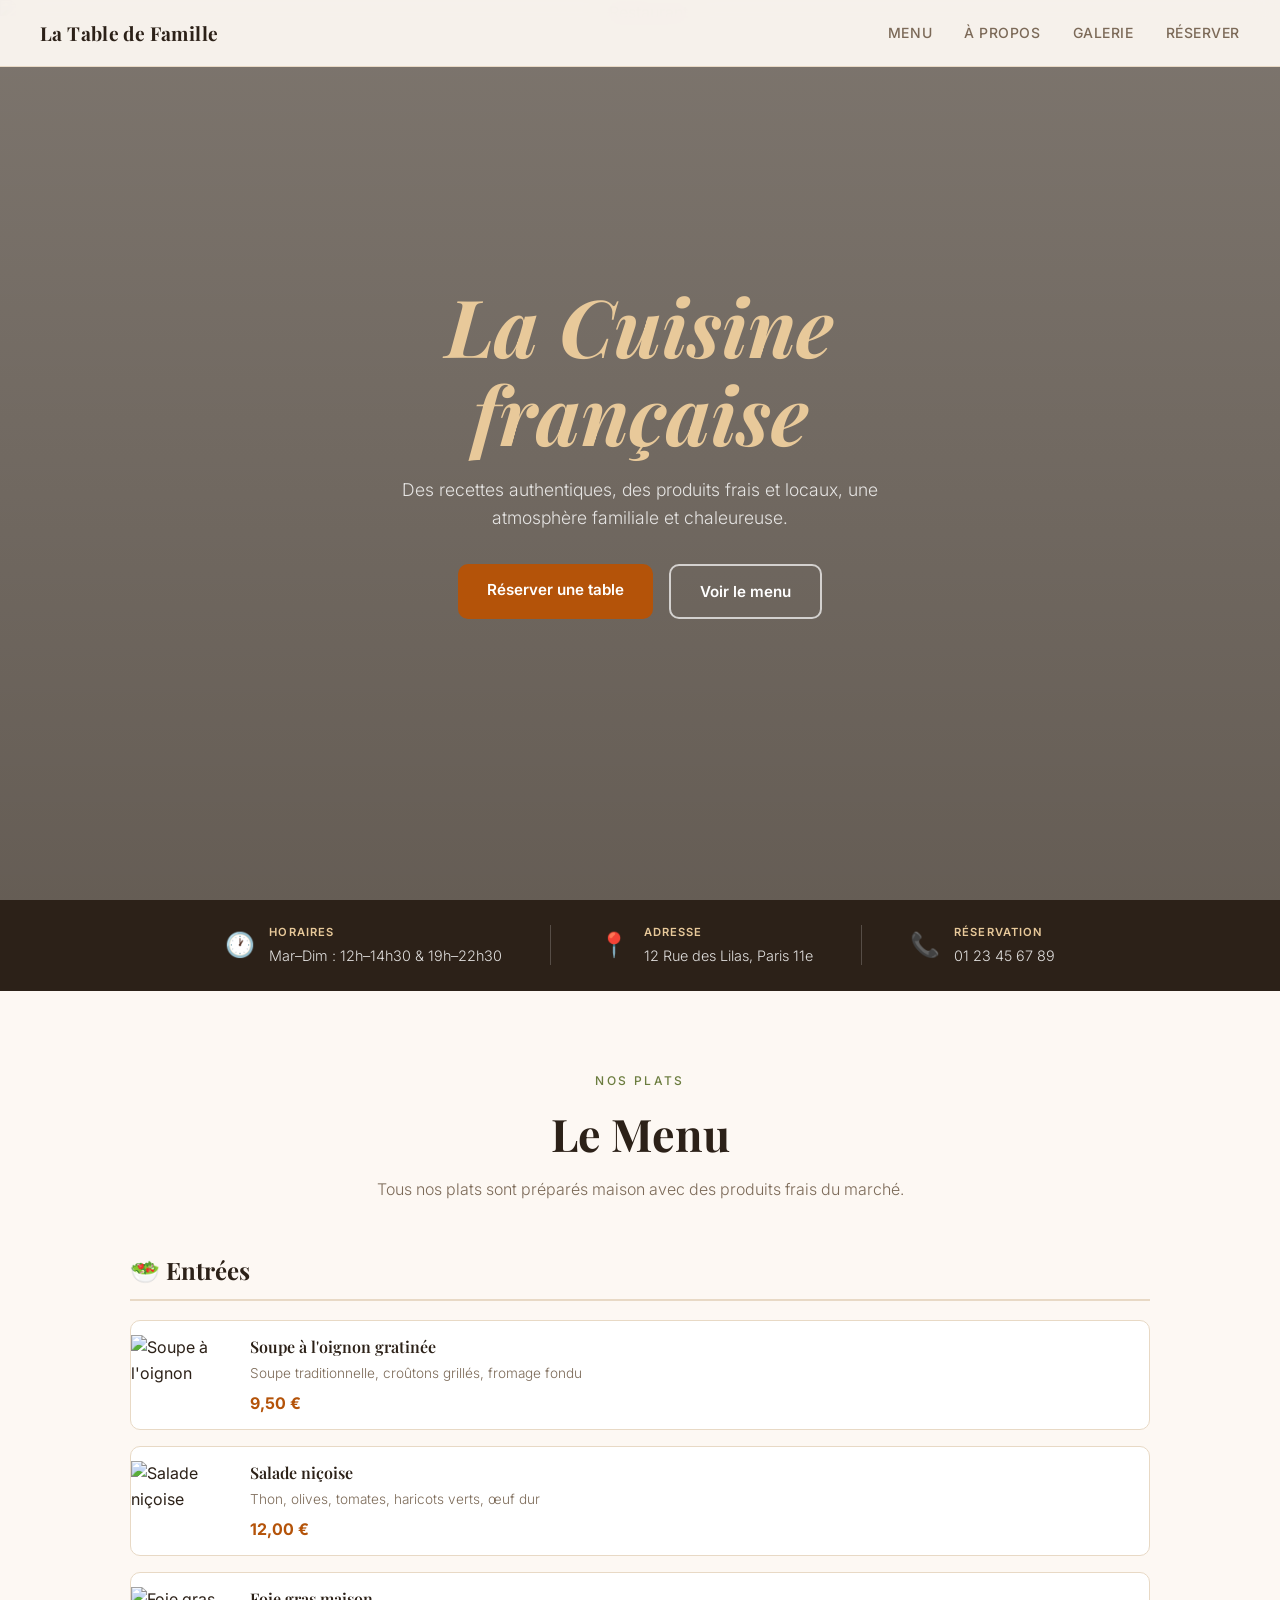
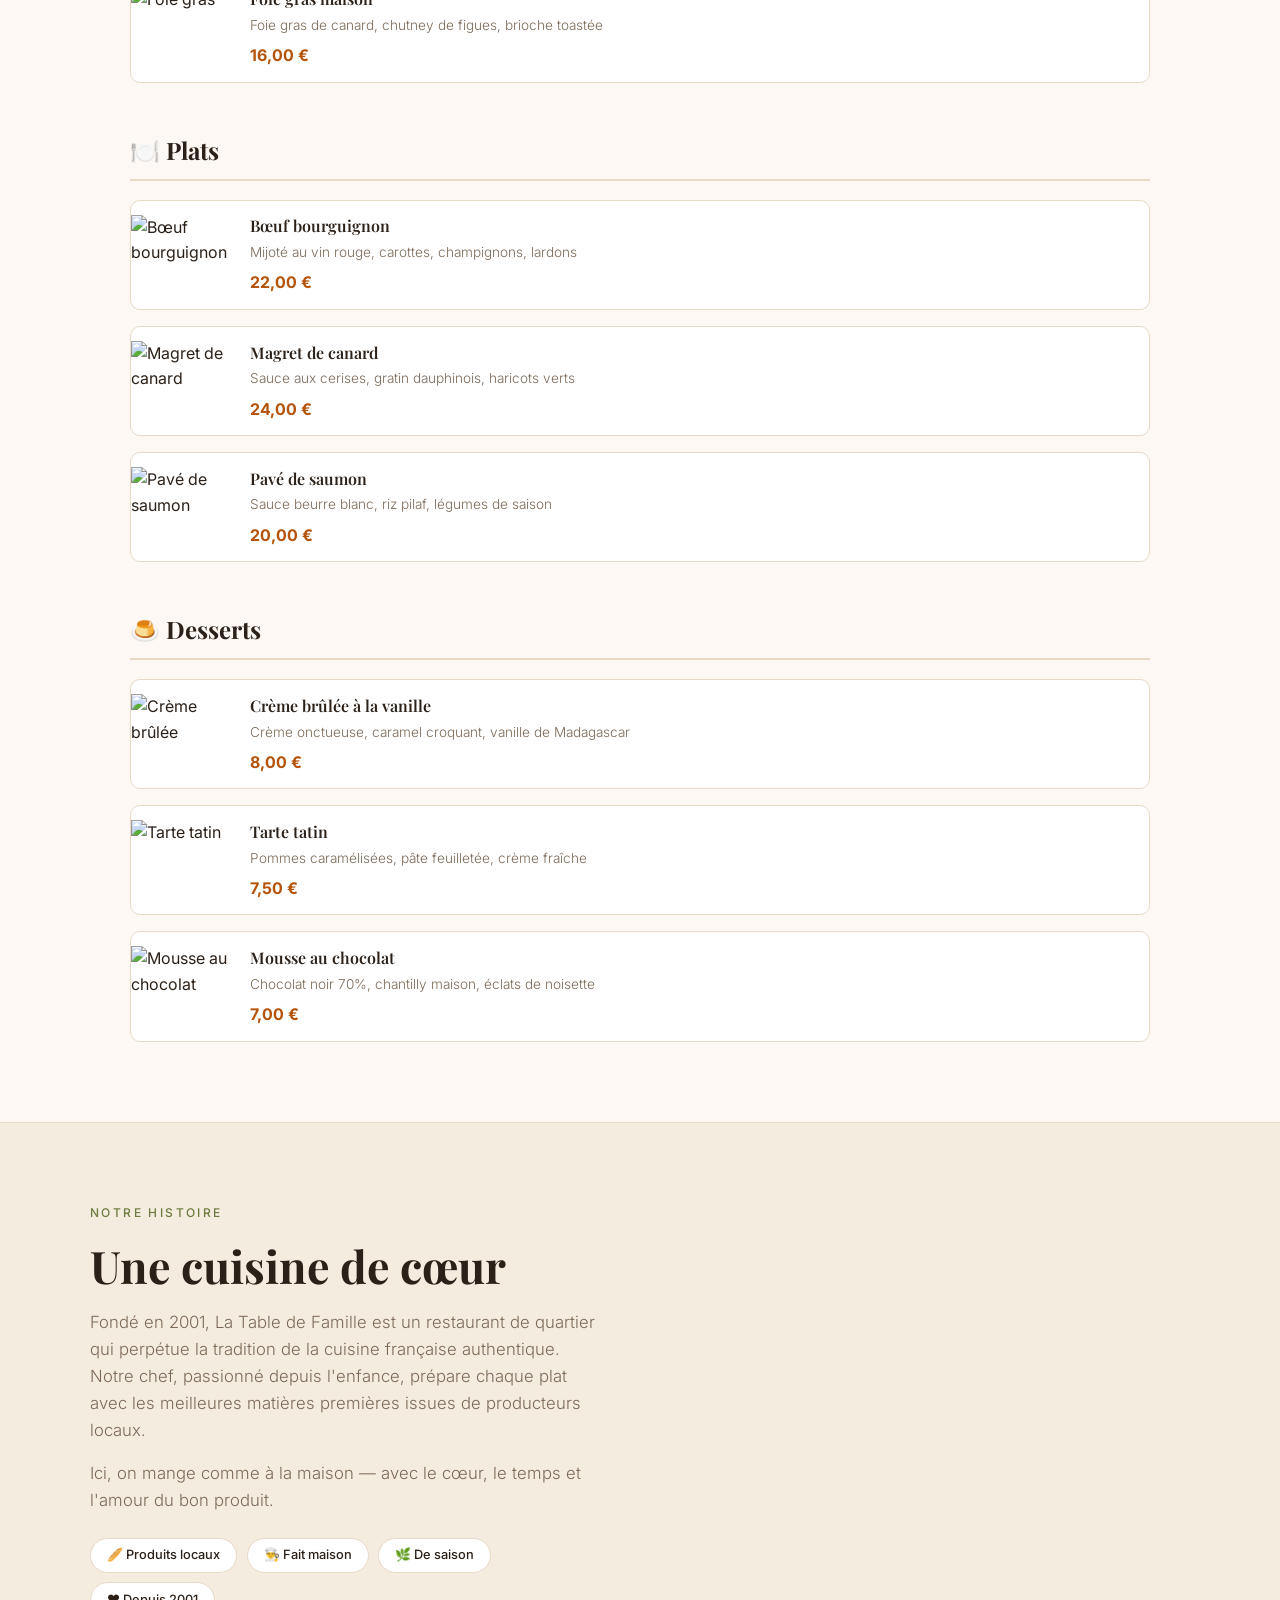
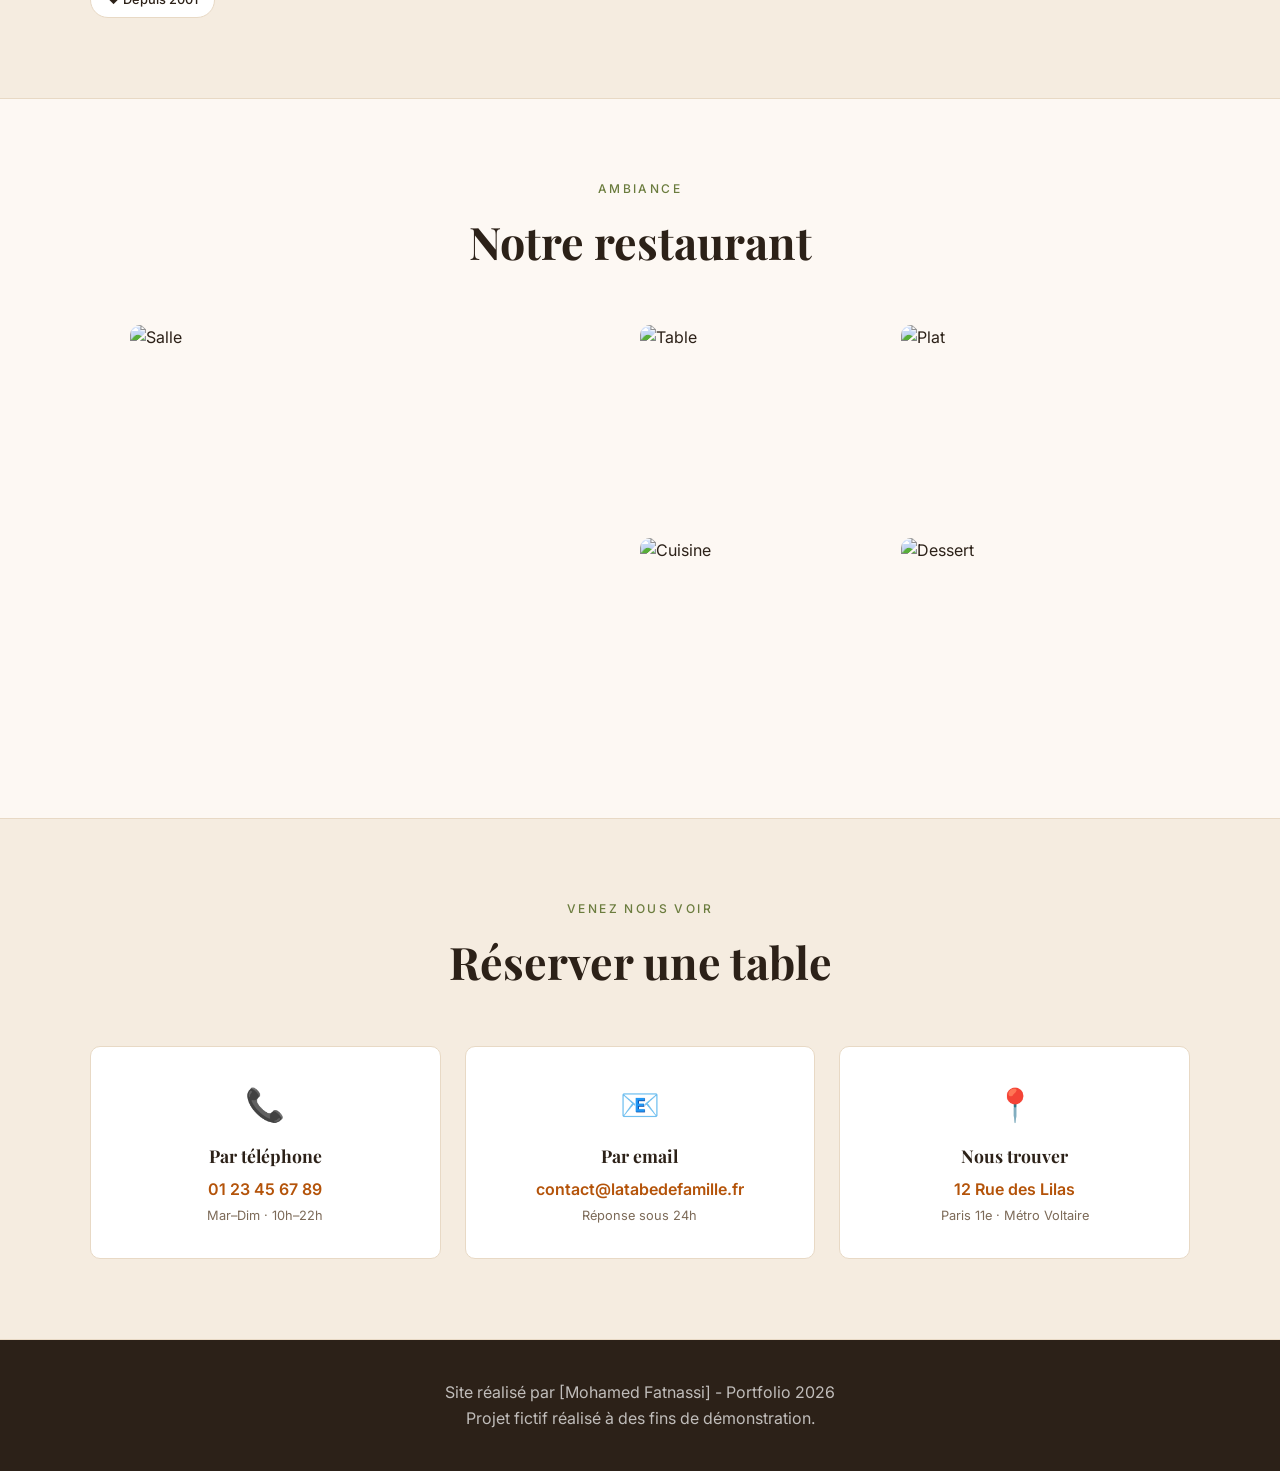
==== resto.html @ f85dd3ee "Add files via upload" ====
<!DOCTYPE html>
<html lang="fr">
<head>
  <meta charset="UTF-8" />
  <meta name="viewport" content="width=device-width, initial-scale=1.0" />
  <title>La Table de Famille — Restaurant Français</title>
  <link href="https://fonts.googleapis.com/css2?family=Playfair+Display:ital,wght@0,600;0,700;1,400&family=Inter:wght@300;400;500;600&display=swap" rel="stylesheet" />
  <link rel="stylesheet" href="resto.css" />
</head>
<body>

  <!-- Nav -->
  <nav>
    <a href="#" class="nav-logo">La Table de Famille</a>
    <ul class="nav-links">
      <li><a href="#menu">Menu</a></li>
      <li><a href="#apropos">À propos</a></li>
      <li><a href="#galerie">Galerie</a></li>
      <li><a href="#contact">Réserver</a></li>
    </ul>
  </nav>

  <!-- Hero -->
  <section class="hero">
    <div class="hero-overlay"></div>
    <img class="hero-bg" src="https://images.unsplash.com/photo-1414235077428-338989a2e8c0?w=1400&q=80" alt="Restaurant" />
    <div class="hero-content">
      <h1 class="hero-title"><em>La Cuisine française</em></h1>
      <p class="hero-sub">Des recettes authentiques, des produits frais et locaux, une atmosphère familiale et chaleureuse.</p>
      <div class="hero-btns">
        <a href="#contact" class="btn-primary">Réserver une table</a>
        <a href="#menu" class="btn-outline">Voir le menu</a>
      </div>
    </div>
  </section>

  <!-- Bandeau infos -->
  <div class="infos-bar">
    <div class="info-item">
      <span class="info-icon">🕐</span>
      <div>
        <p class="info-title">Horaires</p>
        <p class="info-text">Mar–Dim : 12h–14h30 &amp; 19h–22h30</p>
      </div>
    </div>
    <div class="info-divider"></div>
    <div class="info-item">
      <span class="info-icon">📍</span>
      <div>
        <p class="info-title">Adresse</p>
        <p class="info-text">12 Rue des Lilas, Paris 11e</p>
      </div>
    </div>
    <div class="info-divider"></div>
    <div class="info-item">
      <span class="info-icon">📞</span>
      <div>
        <p class="info-title">Réservation</p>
        <p class="info-text">01 23 45 67 89</p>
      </div>
    </div>
  </div>

  <!-- Menu -->
  <section class="section" id="menu">
    <div class="section-header">
      <p class="section-label">Nos plats</p>
      <h2 class="section-title">Le Menu</h2>
      <p class="section-sub">Tous nos plats sont préparés maison avec des produits frais du marché.</p>
    </div>

    <div class="menu-tabs">
      <div class="menu-category">
        <h3 class="menu-cat-title">🥗 Entrées</h3>
        <div class="menu-items">
          <div class="menu-item">
            <img src="https://images.unsplash.com/photo-1547592166-23ac45744acd?w=200&q=80" alt="Soupe à l'oignon" />
            <div class="menu-item-info">
              <h4>Soupe à l'oignon gratinée</h4>
              <p>Soupe traditionnelle, croûtons grillés, fromage fondu</p>
              <span class="menu-price">9,50 €</span>
            </div>
          </div>
          <div class="menu-item">
            <img src="https://images.unsplash.com/photo-1512621776951-a57141f2eefd?w=200&q=80" alt="Salade niçoise" />
            <div class="menu-item-info">
              <h4>Salade niçoise</h4>
              <p>Thon, olives, tomates, haricots verts, œuf dur</p>
              <span class="menu-price">12,00 €</span>
            </div>
          </div>
          <div class="menu-item">
            <img src="https://images.unsplash.com/photo-1561626423-a51b45aef0a1?w=200&q=80" alt="Foie gras" />
            <div class="menu-item-info">
              <h4>Foie gras maison</h4>
              <p>Foie gras de canard, chutney de figues, brioche toastée</p>
              <span class="menu-price">16,00 €</span>
            </div>
          </div>
        </div>
      </div>

      <div class="menu-category">
        <h3 class="menu-cat-title">🍽️ Plats</h3>
        <div class="menu-items">
          <div class="menu-item">
            <img src="https://images.unsplash.com/photo-1574484284002-952d92456975?w=200&q=80" alt="Bœuf bourguignon" />
            <div class="menu-item-info">
              <h4>Bœuf bourguignon</h4>
              <p>Mijoté au vin rouge, carottes, champignons, lardons</p>
              <span class="menu-price">22,00 €</span>
            </div>
          </div>
          <div class="menu-item">
            <img src="https://images.unsplash.com/photo-1559847844-5315695dadae?w=200&q=80" alt="Magret de canard" />
            <div class="menu-item-info">
              <h4>Magret de canard</h4>
              <p>Sauce aux cerises, gratin dauphinois, haricots verts</p>
              <span class="menu-price">24,00 €</span>
            </div>
          </div>
          <div class="menu-item">
            <img src="https://images.unsplash.com/photo-1519984388953-d2406bc725e1?w=200&q=80" alt="Pavé de saumon" />
            <div class="menu-item-info">
              <h4>Pavé de saumon</h4>
              <p>Sauce beurre blanc, riz pilaf, légumes de saison</p>
              <span class="menu-price">20,00 €</span>
            </div>
          </div>
        </div>
      </div>

      <div class="menu-category">
        <h3 class="menu-cat-title">🍮 Desserts</h3>
        <div class="menu-items">
          <div class="menu-item">
            <img src="https://images.unsplash.com/photo-1470124182917-cc6e71b22ecc?w=200&q=80" alt="Crème brûlée" />
            <div class="menu-item-info">
              <h4>Crème brûlée à la vanille</h4>
              <p>Crème onctueuse, caramel croquant, vanille de Madagascar</p>
              <span class="menu-price">8,00 €</span>
            </div>
          </div>
          <div class="menu-item">
            <img src="https://images.unsplash.com/photo-1621743478914-cc8a86d7e7b5?w=200&q=80" alt="Tarte tatin" />
            <div class="menu-item-info">
              <h4>Tarte tatin</h4>
              <p>Pommes caramélisées, pâte feuilletée, crème fraîche</p>
              <span class="menu-price">7,50 €</span>
            </div>
          </div>
          <div class="menu-item">
            <img src="https://images.unsplash.com/photo-1563729784474-d77dbb933a9e?w=200&q=80" alt="Mousse au chocolat" />
            <div class="menu-item-info">
              <h4>Mousse au chocolat</h4>
              <p>Chocolat noir 70%, chantilly maison, éclats de noisette</p>
              <span class="menu-price">7,00 €</span>
            </div>
          </div>
        </div>
      </div>
    </div>
  </section>

  <!-- À propos -->
  <section class="section section-warm" id="apropos">
    <div class="about-grid">
      <div class="about-content">
        <p class="section-label">Notre histoire</p>
        <h2 class="section-title">Une cuisine de cœur</h2>
        <p class="about-text">Fondé en 2001, La Table de Famille est un restaurant de quartier qui perpétue la tradition de la cuisine française authentique. Notre chef, passionné depuis l'enfance, prépare chaque plat avec les meilleures matières premières issues de producteurs locaux.</p>
        <p class="about-text">Ici, on mange comme à la maison — avec le cœur, le temps et l'amour du bon produit.</p>
        <div class="about-badges">
          <span class="badge">🥖 Produits locaux</span>
          <span class="badge">👨‍🍳 Fait maison</span>
          <span class="badge">🌿 De saison</span>
          <span class="badge">❤️ Depuis 2001</span>
        </div>
      </div>
    </div>
  </section>

  <!-- Galerie -->
  <section class="section" id="galerie">
    <div class="section-header">
      <p class="section-label">Ambiance</p>
      <h2 class="section-title">Notre restaurant</h2>
    </div>
    <div class="gallery-grid">
      <img src="https://images.unsplash.com/photo-1555396273-367ea4eb4db5?w=600&q=80" alt="Salle" class="gallery-img gallery-big" />
      <img src="https://images.unsplash.com/photo-1414235077428-338989a2e8c0?w=400&q=80" alt="Table" class="gallery-img" />
      <img src="https://images.unsplash.com/photo-1504674900247-0877df9cc836?w=400&q=80" alt="Plat" class="gallery-img" />
      <img src="https://images.unsplash.com/photo-1424847651672-bf20a4b0982b?w=400&q=80" alt="Cuisine" class="gallery-img" />
      <img src="https://images.unsplash.com/photo-1466637574441-749b8f19452f?w=400&q=80" alt="Dessert" class="gallery-img" />
    </div>
  </section>

  <!-- Réservation -->
  <section class="section section-warm" id="contact">
    <div class="section-header">
      <p class="section-label">Venez nous voir</p>
      <h2 class="section-title">Réserver une table</h2>
    </div>
    <div class="contact-grid">
      <div class="contact-card">
        <div class="contact-icon">📞</div>
        <h3 class="contact-title">Par téléphone</h3>
        <p class="contact-info">01 23 45 67 89</p>
        <p class="contact-sub">Mar–Dim · 10h–22h</p>
      </div>
      <div class="contact-card">
        <div class="contact-icon">📧</div>
        <h3 class="contact-title">Par email</h3>
        <p class="contact-info">contact@latabedefamille.fr</p>
        <p class="contact-sub">Réponse sous 24h</p>
      </div>
      <div class="contact-card">
        <div class="contact-icon">📍</div>
        <h3 class="contact-title">Nous trouver</h3>
        <p class="contact-info">12 Rue des Lilas</p>
        <p class="contact-sub">Paris 11e · Métro Voltaire</p>
      </div>
    </div>
  </section>

  <footer>
    <p>Site réalisé par [Mohamed Fatnassi] - Portfolio 2026</p>
    <p class="disclaimer">Projet fictif réalisé à des fins de démonstration.</p>
</footer>

</body>
</html>
---- resto.css ----
/* ── Tokens ── */
:root {
  --ink:        #2c2118;
  --paper:      #fdf8f3;
  --warm:       #f5ece0;
  --accent:     #b45309;
  --accent2:    #6b7c3e;
  --muted:      #7c6a58;
  --border:     #e8d9c5;
  --card:       #ffffff;
  --terracotta: #c2714f;
  --radius:     10px;
}

*, *::before, *::after { box-sizing: border-box; margin: 0; padding: 0; }
html { scroll-behavior: smooth; }

body {
  font-family: 'Inter', sans-serif;
  background: var(--paper);
  color: var(--ink);
  line-height: 1.6;
  font-size: 16px;
}

/* ── Nav ── */
nav {
  position: fixed;
  top: 0; left: 0; right: 0;
  z-index: 100;
  display: flex;
  align-items: center;
  justify-content: space-between;
  padding: 1.1rem 2.5rem;
  background: rgba(253, 248, 243, 0.95);
  backdrop-filter: blur(10px);
  border-bottom: 1px solid var(--border);
}

.nav-logo {
  font-family: 'Playfair Display', serif;
  font-size: 1.2rem;
  font-weight: 700;
  color: var(--ink);
  text-decoration: none;
  letter-spacing: 0.02em;
}

.nav-links {
  display: flex;
  gap: 2rem;
  list-style: none;
}

.nav-links a {
  text-decoration: none;
  color: var(--muted);
  font-size: 0.875rem;
  font-weight: 500;
  letter-spacing: 0.04em;
  text-transform: uppercase;
  transition: color 0.2s;
}

.nav-links a:hover { color: var(--accent); }

/* ── Hero ── */
.hero {
  position: relative;
  height: 100vh;
  display: flex;
  align-items: center;
  justify-content: center;
  text-align: center;
  overflow: hidden;
}

.hero-bg {
  position: absolute;
  inset: 0;
  width: 100%;
  height: 100%;
  object-fit: cover;
}

.hero-overlay {
  position: absolute;
  inset: 0;
  background: linear-gradient(to bottom, rgba(20,10,0,0.55), rgba(20,10,0,0.65));
  z-index: 1;
}

.hero-content {
  position: relative;
  z-index: 2;
  color: #fff;
  max-width: 700px;
  padding: 0 2rem;
}

.hero-eyebrow {
  font-size: 0.8rem;
  font-weight: 500;
  text-transform: uppercase;
  letter-spacing: 0.2em;
  color: #e8c99a;
  margin-bottom: 1.2rem;
}

.hero-title {
  font-family: 'Playfair Display', serif;
  font-size: clamp(2.8rem, 7vw, 5rem);
  font-weight: 700;
  line-height: 1.1;
  margin-bottom: 1.2rem;
  color: #fff;
}

.hero-title em {
  font-style: italic;
  color: #e8c99a;
}

.hero-sub {
  font-size: 1.1rem;
  color: rgba(255,255,255,0.82);
  max-width: 500px;
  margin: 0 auto 2rem;
  font-weight: 300;
}

.hero-btns {
  display: flex;
  gap: 1rem;
  justify-content: center;
  flex-wrap: wrap;
}

/* ── Boutons ── */
.btn-primary {
  display: inline-block;
  background: var(--accent);
  color: #fff;
  text-decoration: none;
  padding: 0.85rem 1.8rem;
  border-radius: var(--radius);
  font-weight: 600;
  font-size: 0.95rem;
  transition: background 0.2s, transform 0.15s;
}

.btn-primary:hover { background: #92400e; transform: translateY(-2px); }

.btn-outline {
  display: inline-block;
  border: 2px solid rgba(255,255,255,0.7);
  color: #fff;
  text-decoration: none;
  padding: 0.85rem 1.8rem;
  border-radius: var(--radius);
  font-weight: 600;
  font-size: 0.95rem;
  transition: border-color 0.2s, background 0.2s;
}

.btn-outline:hover { background: rgba(255,255,255,0.15); border-color: #fff; }

/* ── Bandeau infos ── */
.infos-bar {
  background: var(--ink);
  color: #fff;
  display: flex;
  align-items: center;
  justify-content: center;
  gap: 3rem;
  padding: 1.5rem 2.5rem;
  flex-wrap: wrap;
}

.info-item {
  display: flex;
  align-items: center;
  gap: 0.9rem;
}

.info-icon { font-size: 1.5rem; }

.info-title {
  font-size: 0.7rem;
  font-weight: 600;
  text-transform: uppercase;
  letter-spacing: 0.1em;
  color: #e8c99a;
  margin-bottom: 0.1rem;
}

.info-text {
  font-size: 0.9rem;
  color: rgba(255,255,255,0.85);
  font-weight: 300;
}

.info-divider {
  width: 1px;
  height: 40px;
  background: rgba(255,255,255,0.2);
}

/* ── Section ── */
.section {
  padding: 5rem 2.5rem;
  max-width: 1100px;
  margin: 0 auto;
}

.section-warm {
  background: var(--warm);
  max-width: 100%;
  border-top: 1px solid var(--border);
  border-bottom: 1px solid var(--border);
  padding: 5rem 2.5rem;
}

.section-warm .section-header,
.section-warm .about-grid,
.section-warm .contact-grid {
  max-width: 1100px;
  margin-left: auto;
  margin-right: auto;
}

.section-header {
  text-align: center;
  margin-bottom: 3rem;
}

.section-label {
  font-size: 0.75rem;
  font-weight: 500;
  text-transform: uppercase;
  letter-spacing: 0.2em;
  color: var(--accent2);
  margin-bottom: 0.5rem;
}

.section-title {
  font-family: 'Playfair Display', serif;
  font-size: clamp(2rem, 4vw, 2.8rem);
  font-weight: 700;
  color: var(--ink);
  margin-bottom: 0.5rem;
}

.section-sub {
  color: var(--muted);
  font-size: 1rem;
  font-weight: 300;
}

/* ── Menu ── */
.menu-tabs {
  display: flex;
  flex-direction: column;
  gap: 3rem;
}

.menu-cat-title {
  font-family: 'Playfair Display', serif;
  font-size: 1.5rem;
  font-weight: 700;
  color: var(--ink);
  margin-bottom: 1.2rem;
  padding-bottom: 0.6rem;
  border-bottom: 2px solid var(--border);
}

.menu-items {
  display: flex;
  flex-direction: column;
  gap: 1rem;
}

.menu-item {
  display: flex;
  gap: 1.2rem;
  align-items: center;
  background: var(--card);
  border: 1px solid var(--border);
  border-radius: var(--radius);
  overflow: hidden;
  transition: box-shadow 0.2s, transform 0.2s;
}

.menu-item:hover {
  box-shadow: 0 6px 20px rgba(0,0,0,0.08);
  transform: translateY(-2px);
}

.menu-item img {
  width: 100px;
  height: 80px;
  object-fit: cover;
  flex-shrink: 0;
}

.menu-item-info {
  padding: 0.8rem 1.2rem 0.8rem 0;
  flex: 1;
}

.menu-item-info h4 {
  font-family: 'Playfair Display', serif;
  font-size: 1rem;
  font-weight: 600;
  color: var(--ink);
  margin-bottom: 0.2rem;
}

.menu-item-info p {
  font-size: 0.85rem;
  color: var(--muted);
  font-weight: 300;
  margin-bottom: 0.4rem;
}

.menu-price {
  font-size: 1rem;
  font-weight: 700;
  color: var(--accent);
}

/* ── À propos ── */
.about-grid {
  display: grid;
  grid-template-columns: 1fr 1fr;
  gap: 4rem;
  align-items: center;
}

.about-img-wrap img {
  width: 100%;
  height: 420px;
  object-fit: cover;
  border-radius: calc(var(--radius) * 2);
  box-shadow: 0 20px 50px rgba(0,0,0,0.12);
}

.about-content .section-header {
  text-align: left;
  margin-bottom: 1.5rem;
}

.about-text {
  color: var(--muted);
  font-weight: 300;
  font-size: 1.05rem;
  margin-bottom: 1rem;
}

.about-badges {
  display: flex;
  flex-wrap: wrap;
  gap: 0.6rem;
  margin-top: 1.5rem;
}

.badge {
  display: inline-block;
  padding: 0.4rem 1rem;
  background: var(--card);
  border: 1px solid var(--border);
  border-radius: 999px;
  font-size: 0.8rem;
  font-weight: 500;
  color: var(--ink);
}

/* ── Galerie ── */
.gallery-grid {
  display: grid;
  grid-template-columns: 2fr 1fr 1fr;
  grid-template-rows: 200px 200px;
  gap: 0.8rem;
}

.gallery-img {
  width: 100%;
  height: 100%;
  object-fit: cover;
  border-radius: var(--radius);
  display: block;
}

.gallery-big {
  grid-row: 1 / 3;
}

/* ── Contact ── */
.contact-grid {
  display: grid;
  grid-template-columns: repeat(auto-fit, minmax(220px, 1fr));
  gap: 1.5rem;
}

.contact-card {
  background: var(--card);
  border: 1px solid var(--border);
  border-radius: var(--radius);
  padding: 2rem;
  text-align: center;
}

.contact-icon { font-size: 2rem; margin-bottom: 0.75rem; }

.contact-title {
  font-family: 'Playfair Display', serif;
  font-size: 1.1rem;
  font-weight: 700;
  color: var(--ink);
  margin-bottom: 0.4rem;
}

.contact-info {
  font-size: 1rem;
  font-weight: 600;
  color: var(--accent);
  margin-bottom: 0.2rem;
}

.contact-sub {
  font-size: 0.8rem;
  color: var(--muted);
}

/* ── Footer ── */
footer {
  background: var(--ink);
  color: rgba(255,255,255,0.7);
  text-align: center;
  padding: 2.5rem 2rem;
}

.footer-logo {
  font-family: 'Playfair Display', serif;
  font-size: 1.3rem;
  color: #e8c99a;
  margin-bottom: 0.5rem;
}

.footer-text { font-size: 0.8rem; }

/* ── Responsive ── */
@media (max-width: 768px) {
  nav { padding: 1rem 1.2rem; }
  .nav-links { gap: 1rem; font-size: 0.75rem; }
  .section { padding: 3.5rem 1.2rem; }
  .section-warm { padding: 3.5rem 1.2rem; }
  .infos-bar { gap: 1.5rem; }
  .info-divider { display: none; }
  .about-grid { grid-template-columns: 1fr; gap: 2rem; }
  .about-img-wrap img { height: 280px; }
  .gallery-grid { grid-template-columns: 1fr 1fr; grid-template-rows: auto; }
  .gallery-big { grid-row: auto; }
  .menu-item img { width: 80px; height: 65px; }
}
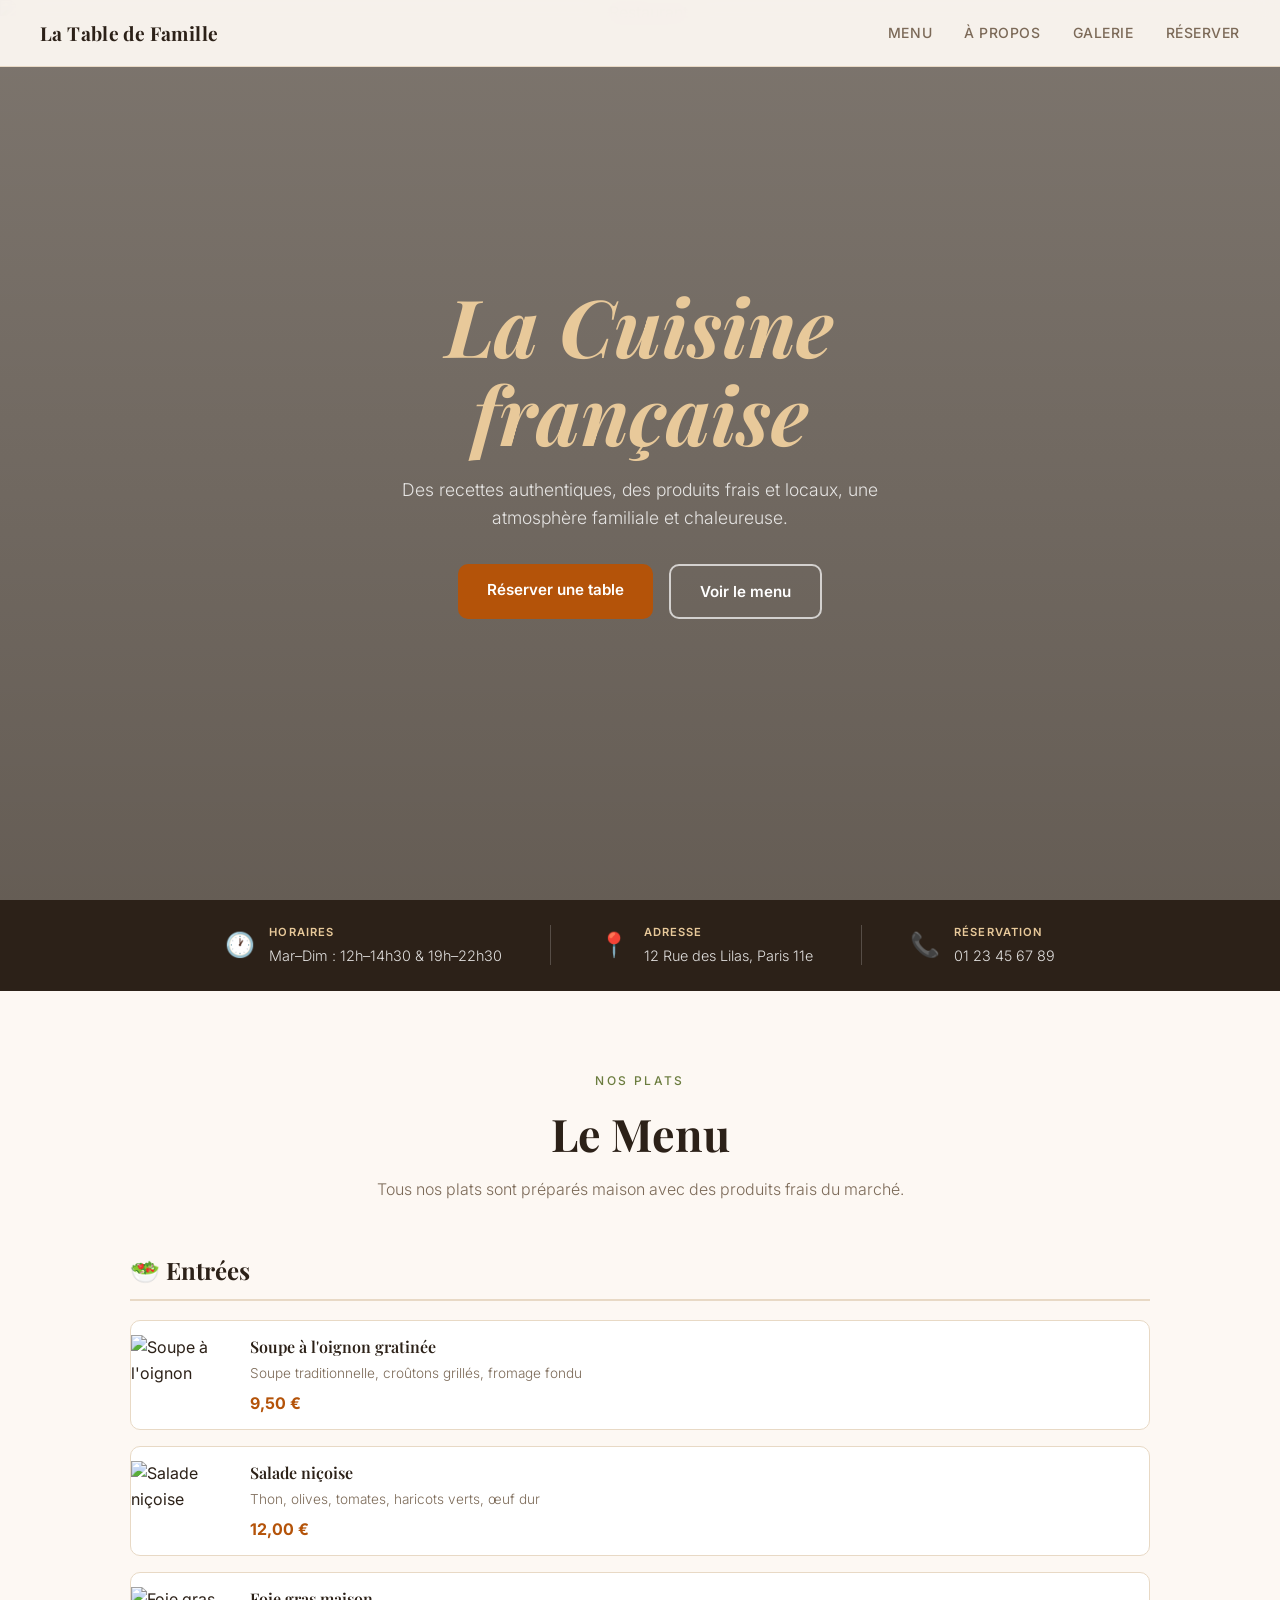
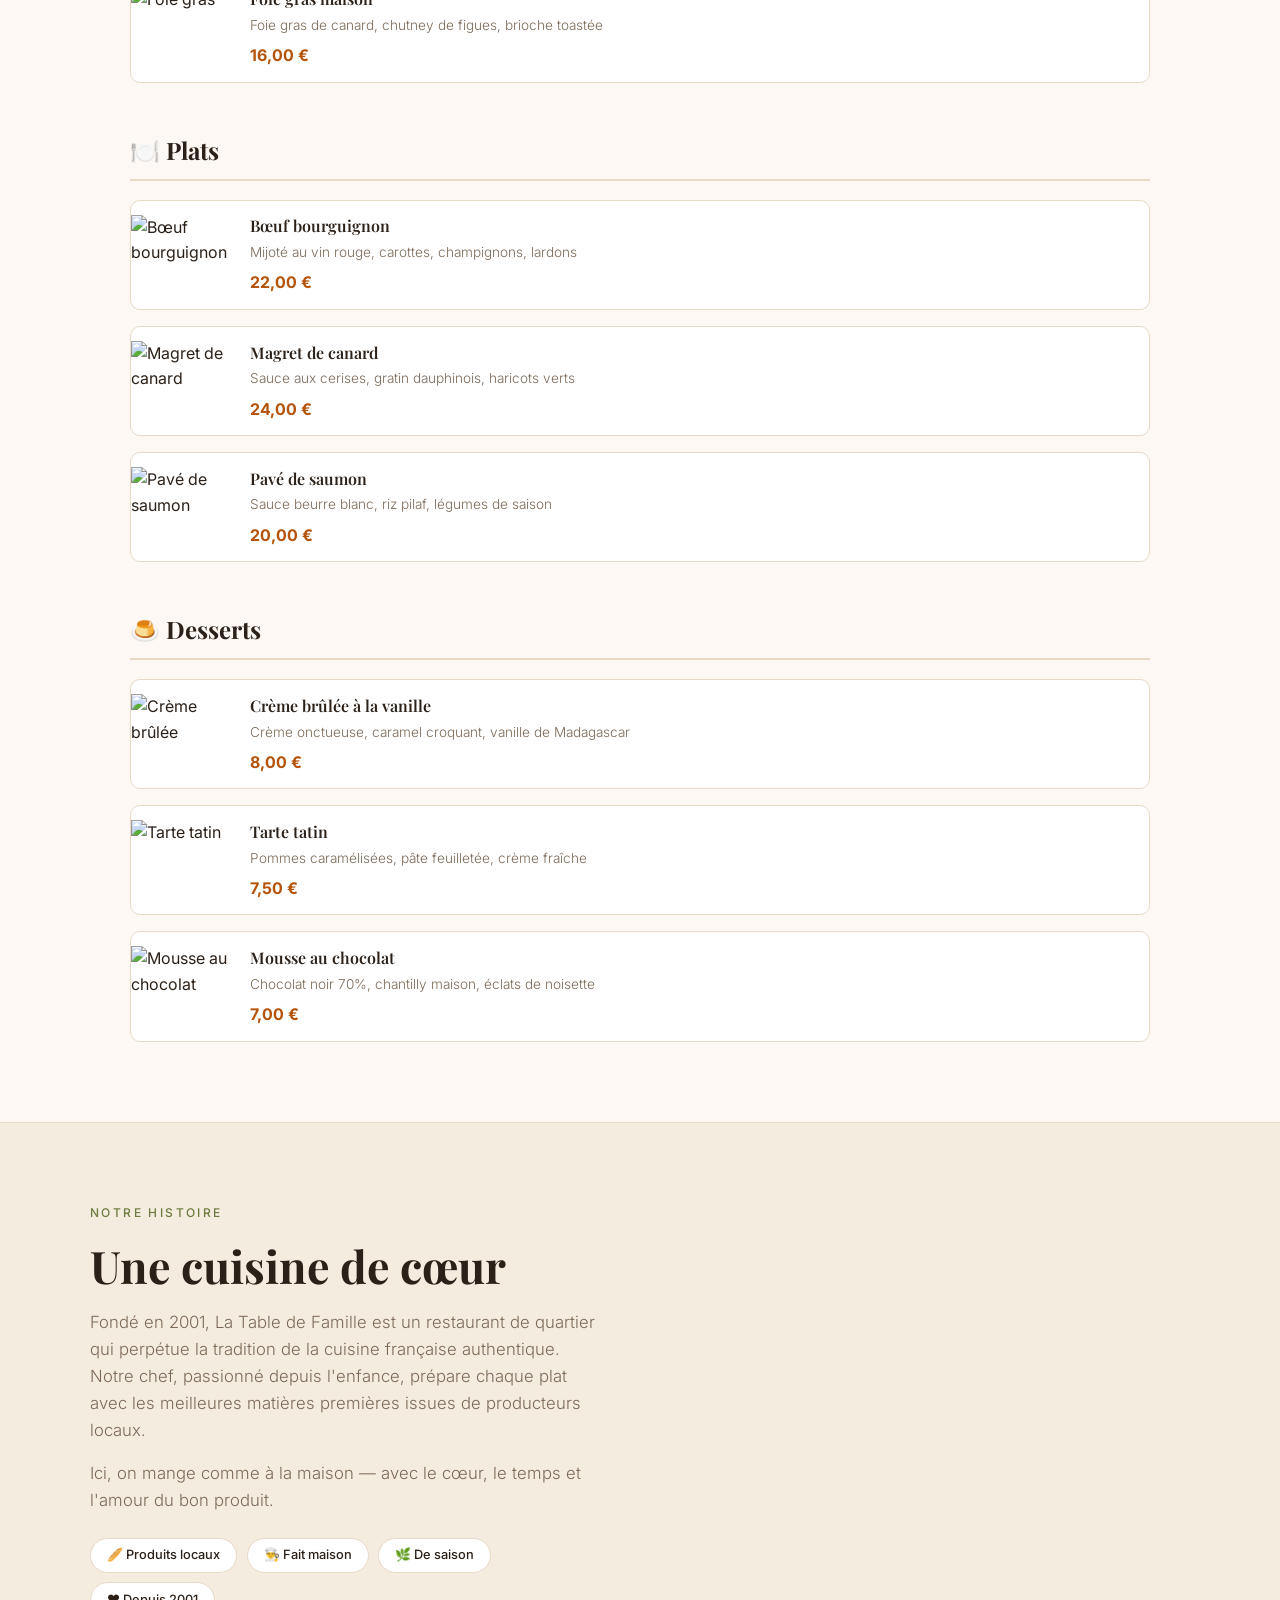
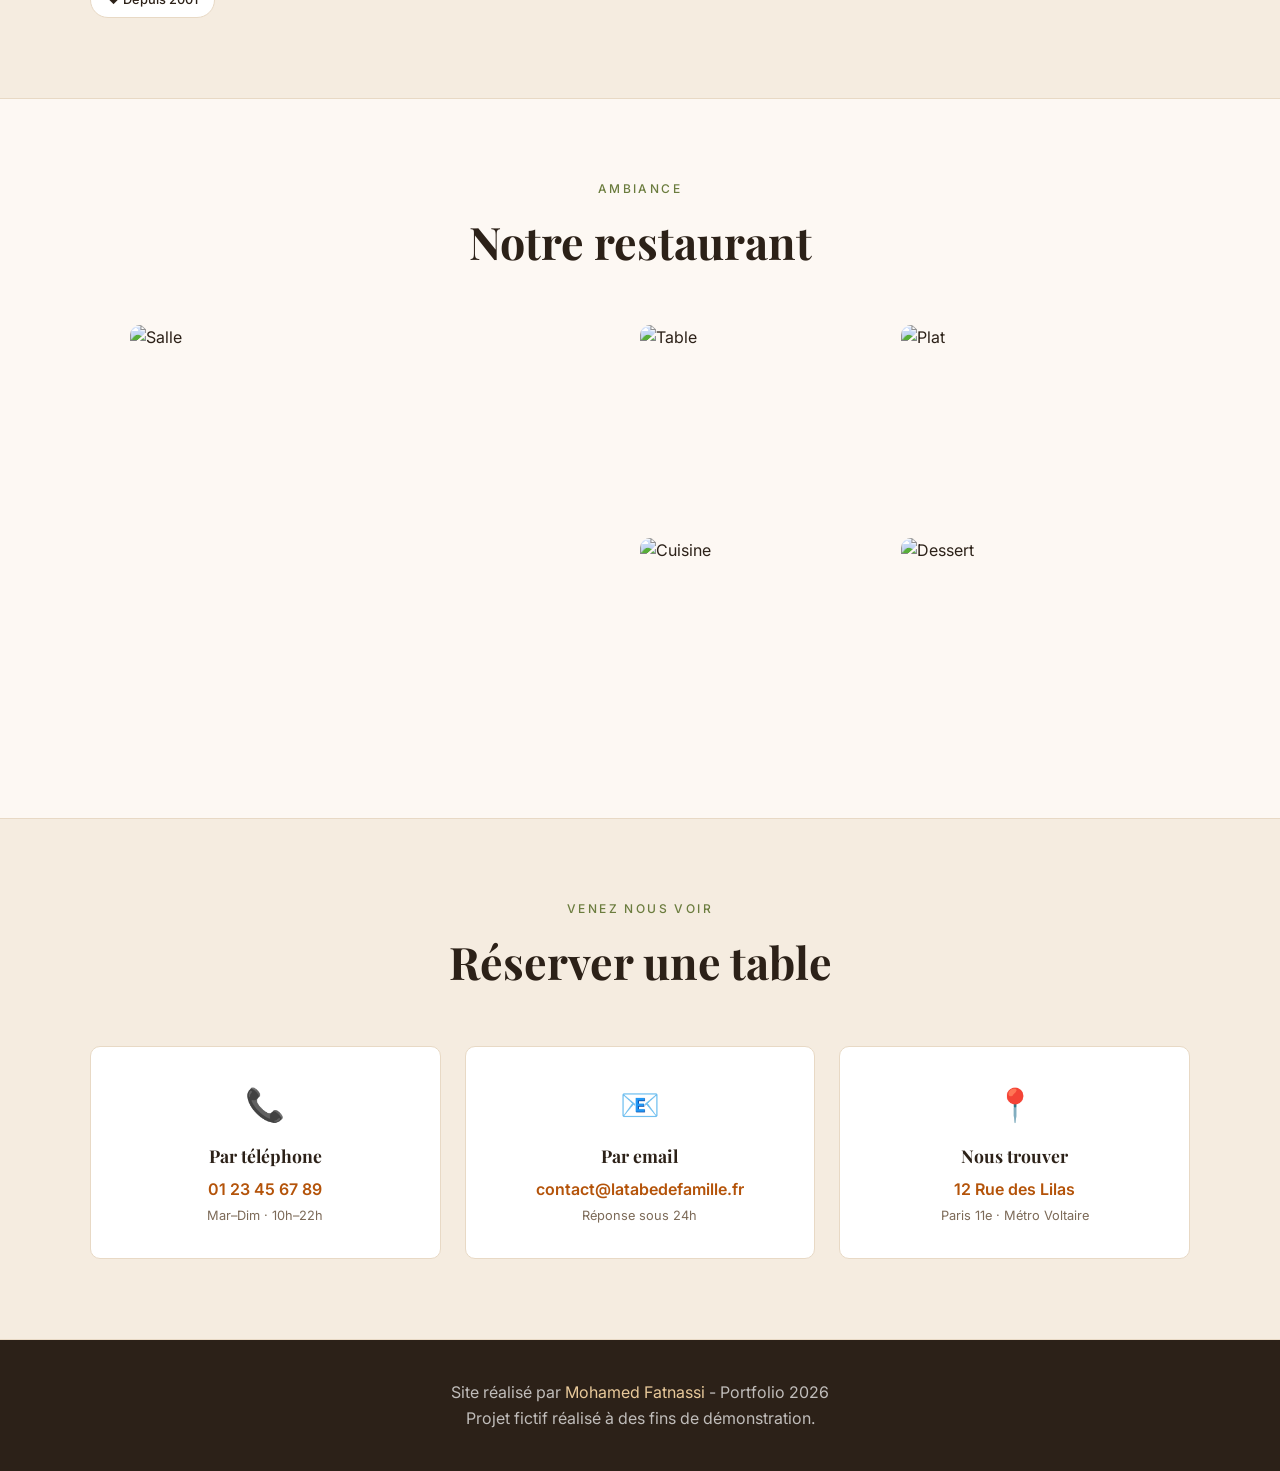
==== commit a4d42d23: "Add files via upload" ====
--- a/resto.html
+++ b/resto.html
@@ -224,7 +224,7 @@
   </section>
 
   <footer>
-    <p>Site réalisé par [Mohamed Fatnassi] - Portfolio 2026</p>
+    <p>Site réalisé par <a href="https://fatnassim490-svg.github.io/Mohamed-portfolio/" class="link-underline">Mohamed Fatnassi</a> - Portfolio 2026</p>
     <p class="disclaimer">Projet fictif réalisé à des fins de démonstration.</p>
 </footer>
 
--- a/resto.css
+++ b/resto.css
@@ -432,12 +432,25 @@
   color: var(--muted);
 }
 
-/* ── Footer ── */
+/* ── Liens du Footer ── */
 footer {
   background: var(--ink);
   color: rgba(255,255,255,0.7);
   text-align: center;
   padding: 2.5rem 2rem;
+}
+
+/* ── Liens du Footer ── */
+footer a {
+  color: #e8c99a; /* Le beige que tu utilises déjà pour faire un joli contraste */
+  text-decoration: none; /* Enlève la ligne du bas par défaut */
+  transition: color 0.2s ease; /* Rend le changement de couleur fluide */
+}
+
+/* Petit bonus : un effet quand on passe la souris dessus */
+footer a:hover {
+  color: #ffffff; 
+  text-decoration: underline; /* Remet le soulignement au survol si tu veux justifier le nom de ta classe "link-underline" */
 }
 
 .footer-logo {
